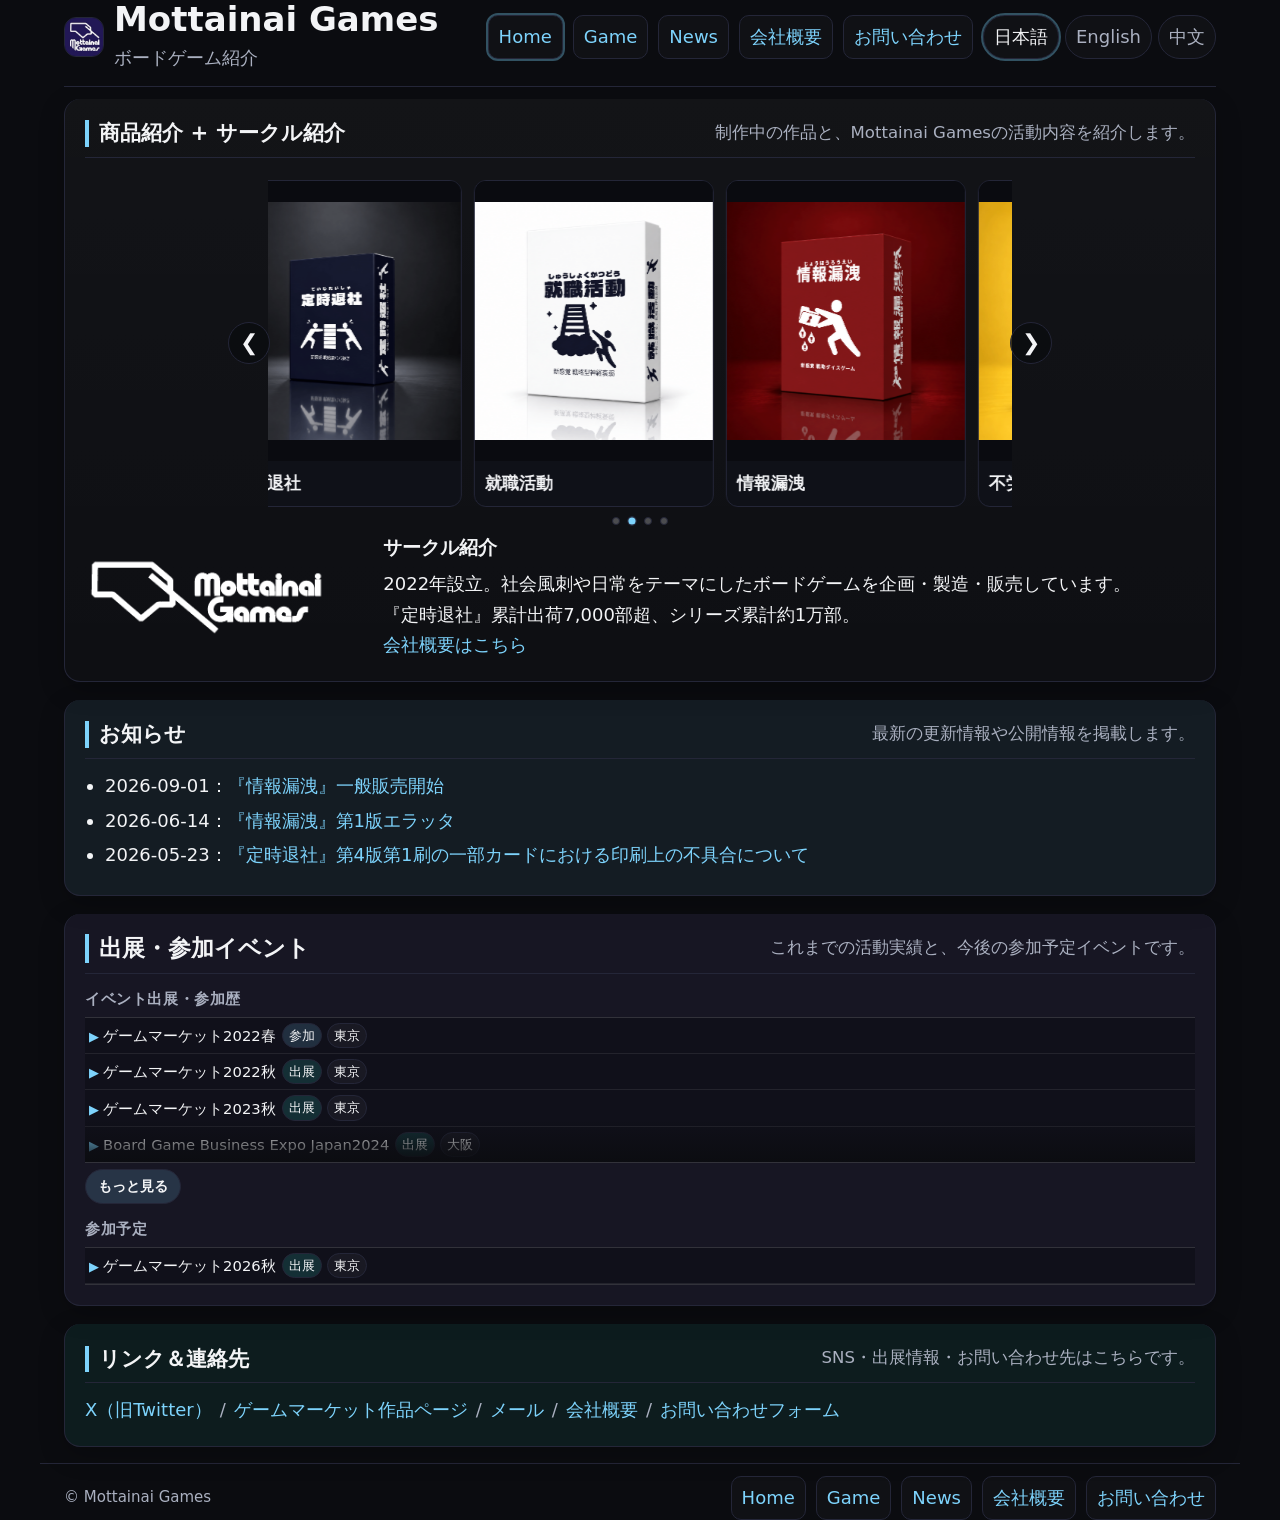
==== index.html @ 3f7af456 "ルールブックを専用ページ化し、連絡先メールをinfo@に統一 定時退社の説明書2枚を全文表示できるページへ遷移するようにし、会社概要のメールをinfo@mottainaigames.comに一本化する" ====
<!doctype html>
<html lang="ja">
<head>
  <meta charset="utf-8" />
  <meta name="viewport" content="width=device-width, initial-scale=1, viewport-fit=cover" />
  <link rel="stylesheet" href="assets/css/style.css?v=20260720a" />
  <link rel="stylesheet" href="assets/css/mobile.css?v=20260720a" media="only screen and (max-width: 768px)" />
  <link rel="icon" type="image/svg+xml" href="assets/images/ロゴ_260210_2.svg" />

  <title>Mottainai Games</title>
  <meta name="description" content="自作ボードゲーム紹介サイト（Mottainai Games）" />
</head>
<body>
  <header class="siteHeader container">
    <div class="header">
      <a class="brand brandLink" href="index.html">
        <img class="logo" src="assets/images/ロゴ_260210_2.svg" data-i18n-alt="a11y.circleLogo" alt="サークルロゴ" />
        <div class="titleWrap">
          <h1 class="title" data-i18n="brand.title">Mottainai Games</h1>
          <p class="subtitle" data-i18n="brand.subtitle">ボードゲーム紹介</p>
        </div>
      </a>
      <button type="button" class="menuToggle" id="menuToggle" aria-expanded="false" aria-controls="headerPanel" data-i18n-aria-label="a11y.menuToggle" aria-label="メニュー">
        <span class="menuToggleBar" aria-hidden="true"></span>
        <span class="menuToggleBar" aria-hidden="true"></span>
        <span class="menuToggleBar" aria-hidden="true"></span>
      </button>
      <div id="headerPanel" class="headerRight">
        <nav class="nav" data-i18n-aria-label="a11y.nav" aria-label="ページ内ナビゲーション">
          <a href="index.html" aria-current="page" data-i18n="nav.home" data-keep-lang="true">Home</a>
          <a href="games.html" data-i18n="nav.game" data-keep-lang="true">Game</a>
          <a href="news.html" data-i18n="nav.news" data-keep-lang="true">News</a>
          <a href="about.html" data-i18n="nav.about" data-keep-lang="true">会社概要</a>
          <a href="contact.html" data-i18n="nav.contact" data-keep-lang="true">お問い合わせ</a>
        </nav>
        <nav class="langTabs" data-i18n-aria-label="a11y.langTabs" aria-label="言語切替">
          <a href="?lang=ja" data-lang="ja" data-i18n="lang.ja">日本語</a>
          <a href="?lang=en" data-lang="en" lang="en" data-i18n="lang.en">English</a>
          <a href="?lang=zh" data-lang="zh" lang="zh" data-i18n="lang.zh">中文</a>
        </nav>
      </div>
    </div>
  </header>

  <main class="container homeMain">
    <section id="productSection" class="homeSection section-product" data-i18n-aria-label="a11y.sectionProduct" aria-label="商品紹介とサークル紹介">
      <div class="sectionHead">
        <h2 data-i18n="product.heading">商品紹介 + サークル紹介</h2>
        <p class="sectionLead" data-i18n="product.lead">制作中の作品と、Mottainai Gamesの活動内容を紹介します。</p>
      </div>

      <section id="homeCarouselSection" class="homeCarouselSection" data-i18n-aria-label="a11y.carousel" aria-label="作品カルーセル">
        <div id="homeCarousel" class="homeCarousel">
          <button id="homeCarouselPrev" class="homeCarouselArrow" type="button" data-i18n-aria-label="a11y.carouselPrev" aria-label="前の作品">&#10094;</button>
          <div id="homeCarouselViewport" class="homeCarouselViewport">
            <div id="homeCarouselTrack" class="homeCarouselTrack"></div>
          </div>
          <button id="homeCarouselNext" class="homeCarouselArrow" type="button" data-i18n-aria-label="a11y.carouselNext" aria-label="次の作品">&#10095;</button>
        </div>
        <div id="homeCarouselDots" class="homeCarouselDots" data-i18n-aria-label="a11y.carouselDots" aria-label="表示中の作品"></div>
      </section>

      <section class="aboutHero" data-i18n-aria-label="a11y.aboutHero" aria-label="サークル紹介">
        <div class="aboutHeroMedia">
          <img class="aboutHeroLogo" src="assets/images/mottainai-logo-white.png" data-i18n-alt="a11y.heroLogo" alt="Mottainai Games ロゴ" />
        </div>
        <div class="aboutHeroText">
          <h3 data-i18n="intro.heading">サークル紹介</h3>
          <p data-i18n-html="intro.body">2022年に設立されたサークルです！<br />
          ボードゲームを製作しています！</p>
        </div>
      </section>
    </section>

    <section id="newsSection" class="homeSection section-news" data-i18n-aria-label="a11y.newsSection" aria-label="お知らせ">
      <div class="sectionHead">
        <h2 data-i18n="news.heading">お知らせ</h2>
        <p class="sectionLead" data-i18n="news.lead">最新の更新情報や公開情報を掲載します。</p>
      </div>
      <ul id="newsList" class="infoList"></ul>
    </section>

    <section id="eventsSection" class="homeSection section-events" data-i18n-aria-label="a11y.eventsSection" aria-label="出展・参加イベント">
      <div class="sectionHead">
        <h2 data-i18n="events.heading">出展・参加イベント</h2>
        <p class="sectionLead" data-i18n="events.lead">これまでの活動実績と、今後の参加予定イベントです。</p>
      </div>
      <div class="eventsBlock">
        <h3 class="eventsSubTitle" data-i18n="events.historyHeading">イベント出展・参加歴</h3>
        <ul id="eventsHistoryList" class="eventsList"></ul>
      </div>
      <div class="eventsBlock">
        <h3 class="eventsSubTitle" data-i18n="events.upcomingHeading">参加予定</h3>
        <ul id="eventsUpcomingList" class="eventsList"></ul>
      </div>
    </section>

    <section class="homeSection section-links" data-i18n-aria-label="a11y.linksSection" aria-label="リンクと連絡先">
      <div class="sectionHead">
        <h2 data-i18n="links.heading">リンク＆連絡先</h2>
        <p class="sectionLead" data-i18n="links.lead">SNS・出展情報・お問い合わせ先はこちらです。</p>
      </div>
      <p class="linkRow">
        <a href="https://x.com/MottainaiGames" target="_blank" rel="noopener noreferrer" data-i18n="links.x">X（旧Twitter）</a>
        <span class="linkSep">/</span>
        <a href="https://gamemarket.jp/booth/5921" target="_blank" rel="noopener noreferrer" data-i18n="links.gamemarket">ゲームマーケット作品ページ</a>
        <span class="linkSep">/</span>
        <a href="mailto:info@mottainaigames.com" data-i18n="links.mail">メール</a>
        <span class="linkSep">/</span>
        <a href="about.html" data-keep-lang="true" data-i18n="nav.about">会社概要</a>
        <span class="linkSep">/</span>
        <a href="contact.html" data-keep-lang="true" data-i18n="links.contact">お問い合わせフォーム</a>
      </p>
    </section>
  </main>

  <footer class="container footer">
    <div class="footerRow">
      <div class="brand">
        <small class="muted">© Mottainai Games</small>
      </div>
      <nav class="nav footerNav" data-i18n-aria-label="a11y.nav" aria-label="ページ内ナビゲーション">
        <a href="index.html" data-i18n="nav.home" data-keep-lang="true">Home</a>
        <a href="games.html" data-i18n="nav.game" data-keep-lang="true">Game</a>
        <a href="news.html" data-i18n="nav.news" data-keep-lang="true">News</a>
        <a href="about.html" data-i18n="nav.about" data-keep-lang="true">会社概要</a>
        <a href="contact.html" data-i18n="nav.contact" data-keep-lang="true">お問い合わせ</a>
      </nav>
    </div>
  </footer>

  <script src="assets/js/site.js?v=20261016b"></script>
  <script>window.MG.renderHome();</script>
</body>
</html>
---- assets/css/style.css ----
:root{
  --bg:#0b0c10;
  --card:#12131a;
  --text:#f3f4f6;
  --muted:#aab0c0;
  --line:#242638;
  --accent:#7dd3fc;
}

*{box-sizing:border-box}
html,body{margin:0;padding:0}
body{
  font-family: system-ui, -apple-system, "Segoe UI", "Noto Sans JP", sans-serif;
  background: var(--bg);
  color: var(--text);
  line-height: 1.7;
  font-size: clamp(16px, 1.2vw + 14px, 18px);
}

a{color:var(--accent);text-decoration:none}
a:hover{text-decoration:underline}

.container{
  width:100%;
  max-width:1200px;
  margin:0 auto;
  padding:0 clamp(12px, 3.5vw, 24px);
  box-sizing:border-box;
}


.siteHeader{
  position:sticky;
  top:0;
  z-index:1000;
  background:var(--bg);
}

.header{
  display:flex;
  gap:12px;
  align-items:center;
  justify-content:space-between;
  border-bottom:1px solid var(--line);
  padding-bottom:12px;
}

.brand{
  display:flex;
  gap:10px;
  align-items:center;
  min-width: 0;
}
.brandLink{
  color:inherit;
  text-decoration:none;
}
.brandLink:hover{
  text-decoration:none;
}

.logo{
  width:40px;height:40px;
  border-radius:12px;
  border:1px solid var(--line);
  background:#0f1118;
  object-fit:cover;
  flex: 0 0 auto;
}

.titleWrap{min-width:0}
.title{margin:0;font-size:clamp(22px,2vw + 14px,34px);line-height:1.15}
.subtitle{margin:4px 0 0;color:var(--muted);white-space:nowrap;overflow:hidden;text-overflow:ellipsis}

.nav{display:flex;gap:10px;flex-wrap:wrap;justify-content:flex-end}
.nav a{
  padding:6px 10px;
  border:1px solid var(--line);
  border-radius:10px;
  background:rgba(255,255,255,0.02);
}
.nav a[aria-current="page"]{outline:2px solid rgba(125,211,252,0.35)}

.headerRight{
  display:flex;
  align-items:center;
  gap:10px;
  margin-left:auto;
  flex-wrap:wrap;
  justify-content:flex-end;
}

.langTabs{
  display:flex;
  gap:6px;
  align-items:center;
}
.langTabs a{
  padding:6px 10px;
  border:1px solid var(--line);
  border-radius:999px;
  color:var(--muted);
  background:rgba(255,255,255,0.02);
}
.langTabs a[aria-current="page"]{
  color:var(--text);
  outline:2px solid rgba(125,211,252,0.35);
}

/* ハンバーガー（スマホは mobile.css で表示） */
.menuToggle{
  display:none;
}

.homeCarouselSection{
  padding-top:10px !important;
}
.homeCarousel{
  position:relative;
  padding:0 48px;
  max-width:840px;
  margin:0 auto;
}
.homeCarouselViewport{
  width:100%;
  max-width:100%;
  overflow:hidden;
}
.homeCarouselTrack{
  display:flex;
  gap:12px;
  will-change:transform;
}
/* 幅は JS がビューポート基準で設定（% はトラック全体を参照して崩れるため） */
.homeCarouselItem{
  flex:0 0 auto;
  min-width:0;
}
.homeCarouselLink{
  display:block;
  position:relative;
  border:1px solid var(--line);
  border-radius:12px;
  overflow:hidden;
  background:#0f1118;
}
.homeCarouselImage{
  display:block;
  width:100%;
  aspect-ratio:3/4;
  max-height:min(280px, 42vh);
  object-fit:contain;
  background:#0a0b10;
}
.homeCarouselTitle{
  display:block;
  padding:8px 10px;
  font-size:0.95em;
  color:var(--text);
  font-weight:600;
  white-space:nowrap;
  overflow:hidden;
  text-overflow:ellipsis;
}
.homeCarouselArrow{
  position:absolute;
  top:50%;
  transform:translateY(-50%);
  z-index:2;
  width:42px;
  height:42px;
  border-radius:999px;
  border:1px solid var(--line);
  background:rgba(11,12,16,0.78);
  color:var(--text);
  font-size:22px;
  line-height:1;
  cursor:pointer;
}
#homeCarouselPrev{left:8px}
#homeCarouselNext{right:8px}
.homeCarouselArrow:hover{background:rgba(125,211,252,0.15)}
.homeCarouselArrow:disabled{opacity:0.4;cursor:default}
.homeCarouselDots{
  display:flex;
  align-items:center;
  justify-content:center;
  gap:8px;
  margin-top:10px;
}
.homeCarouselDot{
  width:8px;
  height:8px;
  border-radius:999px;
  border:1px solid var(--line);
  background:rgba(255,255,255,0.25);
  padding:0;
  cursor:pointer;
}
.homeCarouselDot.is-active{
  background:var(--accent);
  transform:scale(1.2);
}
.homeMain{
  display:grid;
  gap:18px;
  padding-top:12px;
}
.homeMain > .homeSection{
  border-top:0;
  padding:20px;
}
.homeSection{
  border:1px solid var(--line);
  border-radius:16px;
  box-shadow:0 8px 26px rgba(0,0,0,0.22);
}
.section-product{
  background:linear-gradient(180deg, rgba(255,255,255,0.03), rgba(255,255,255,0.01));
  max-width:100%;
}
.section-news{background:rgba(125,211,252,0.08)}
.section-events{background:rgba(167,139,250,0.08)}
.section-links{background:rgba(45,212,191,0.08)}
.section-about{background:rgba(251,191,36,0.06)}

.sectionHead{
  display:flex;
  align-items:flex-end;
  justify-content:space-between;
  gap:12px;
  flex-wrap:wrap;
  margin-bottom:12px;
  padding-bottom:10px;
  border-bottom:1px solid var(--line);
}
.sectionHead h2{
  margin:0;
  font-size:1.18em;
  line-height:1.25;
  padding-left:10px;
  border-left:4px solid var(--accent);
}
.sectionLead{
  margin:0;
  color:var(--muted);
  font-size:0.92em;
  min-width:0;
}
.infoList{
  margin:0;
  padding-left:20px;
}
.infoList li{
  margin:4px 0;
}
.eventsBlock + .eventsBlock{
  margin-top:12px;
}
.eventsSubTitle{
  margin:0 0 6px;
  font-size:0.82em;
  letter-spacing:0.04em;
  text-transform:uppercase;
  color:var(--muted);
}
#eventsSection .sectionHead h2{
  font-size:1.28em;
  color:var(--text);
}
.eventsList{
  list-style:none;
  margin:0;
  padding:0;
  display:flex;
  flex-direction:column;
  gap:0;
  border-top:1px solid rgba(255,255,255,0.14);
  border-bottom:1px solid rgba(255,255,255,0.14);
  background:rgba(5,6,10,0.35);
}
.eventsList.is-collapsed{
  position:relative;
  max-height:146px;
  overflow:hidden;
}
.eventsList.is-collapsed::after{
  content:"";
  position:absolute;
  left:0;
  right:0;
  bottom:0;
  height:42px;
  pointer-events:none;
  background:linear-gradient(to bottom, rgba(11,12,16,0), rgba(11,12,16,0.92));
}
.eventsItem{
  border:0;
  border-bottom:1px solid rgba(255,255,255,0.08);
  border-radius:0;
  padding:5px 4px;
  background:transparent;
}
.eventsMain{
  display:flex;
  flex-wrap:wrap;
  gap:6px;
  align-items:center;
  min-width:0;
}
.eventName{
  font-weight:500;
  font-size:0.82em;
  white-space:nowrap;
  overflow:hidden;
  text-overflow:ellipsis;
  flex:0 1 auto;
  min-width:0;
}
.eventName::before{
  content:"▶ ";
  color:var(--accent);
  font-size:0.88em;
}
.eventMeta{
  display:flex;
  gap:5px;
  flex-wrap:wrap;
  flex:0 0 auto;
}
.eventBadge{
  display:inline-flex;
  align-items:center;
  padding:1px 6px;
  border-radius:999px;
  font-size:0.7em;
  border:1px solid var(--line);
  background:rgba(255,255,255,0.04);
}
.eventBadge.status-join{
  background:rgba(125,211,252,0.16);
}
.eventBadge.status-exhibit{
  background:rgba(45,212,191,0.16);
}
.eventsToggle{
  margin-top:6px;
  padding:7px 12px;
  border:1px solid var(--line);
  border-radius:999px;
  background:rgba(125,211,252,0.16);
  color:var(--text);
  font-size:0.8em;
  font-weight:600;
  cursor:pointer;
}
.eventsToggle:hover{
  background:rgba(125,211,252,0.28);
}
.linkRow{
  margin:0;
  display:flex;
  flex-wrap:wrap;
  align-items:center;
  gap:8px;
}
.linkSep{
  color:var(--muted);
}

.newsCards{
  list-style:none;
  margin:0;
  padding:0;
  display:grid;
  gap:10px;
}
.newsCard{
  border:1px solid var(--line);
  border-radius:12px;
  padding:10px 12px;
  background:rgba(255,255,255,0.03);
}
.newsDate{
  font-size:0.8em;
  color:var(--muted);
}
.newsTitle{
  display:block;
  margin-top:2px;
  font-weight:600;
}
.newsText{
  margin:4px 0 0;
  font-size:0.9em;
  white-space:pre-line;
}
.newsList{
  list-style:none;
  margin:0;
  padding:0;
  border-top:1px solid rgba(255,255,255,0.14);
}
.newsArchiveItem{
  display:flex;
  flex-wrap:wrap;
  gap:10px;
  align-items:center;
  padding:8px 2px;
  border-bottom:1px solid rgba(255,255,255,0.08);
}
.newsArchiveDate{
  font-size:0.82em;
  color:var(--muted);
  min-width:92px;
}
.newsArchiveLink{
  font-size:0.92em;
}

.card{
  background: var(--card);
  border: 1px solid var(--line);
  border-radius: 0;
  padding: 14px;
  box-shadow: 0 6px 24px rgba(0,0,0,0.25);
}

.cardtop{
  display:flex;
  align-items:center;
  justify-content:flex-start;
  justify-content:center;
  background: #fff;
  border: 1px solid var(--line);
  border-radius: 0;
  box-shadow: none;
  padding: 0;
  overflow:hidden;
}


.homeMain > section{
  border-top:1px solid var(--line);
  padding:18px 8px 18px 14px;
}

.homeMain .card{
  background:transparent;
  border:0;
  box-shadow:none;
  border-radius:0;
  padding:0;
}

.homeMain .cardtop{
  background:#fff;
  border:0;
  box-shadow:none;
  border-radius:0;
  padding:0;
}

.aboutHero{
  display:flex;
  align-items:center;
  justify-content:space-between;
  gap:24px;
  background:transparent;
  padding:6px 2px 0;
}
.aboutHeroMedia{
  flex:0 0 auto;
  display:flex;
  align-items:center;
}
.aboutHeroLogo{
  display:block;
  width:auto;
  height:clamp(64px, 12vw, 96px);
  max-width:min(240px, 100%);
  border:none;
  background:transparent;
  object-fit:contain;
  vertical-align:middle;
}
.aboutHeroText{
  flex:1;
  min-width:0;
}
.aboutHeroText h2{
  margin:0 0 8px;
}
.aboutHeroText h3{
  margin:0 0 6px;
  font-size:1.05em;
}
.aboutHeroText p{
  margin:0;
}
.homeMain .card h2{margin-top:0}

.muted{color:var(--muted)}
.small{font-size:0.9em}

.aboutDescription{
  margin:0 0 14px;
  line-height:1.7;
}
.aboutSubTitle{
  margin:16px 0 6px;
  font-size:0.95em;
  color:var(--muted);
  letter-spacing:0.03em;
}
.companyTableWrap{
  overflow-x:auto;
  margin:0 0 8px;
}
.companyTable{
  width:100%;
  border-collapse:collapse;
  font-size:0.92em;
}
.companyTable th,
.companyTable td{
  border:1px solid var(--line);
  padding:8px 10px;
  vertical-align:top;
  text-align:left;
}
.companyTable th{
  width:30%;
  background:rgba(255,255,255,0.04);
  font-weight:600;
  white-space:nowrap;
}
.companyTable td a{
  color:var(--accent);
  word-break:break-all;
}
.aboutEventsList{
  margin:0;
  display:grid;
  gap:8px;
}
.aboutEventsList dt{
  font-weight:600;
  font-size:0.88em;
  color:var(--muted);
}
.aboutEventsList dd{
  margin:0 0 8px;
  padding-left:0;
}
.aboutBizNote{
  margin:16px 0 0;
  padding:12px 14px;
  border:1px solid var(--line);
  border-radius:12px;
  background:rgba(255,255,255,0.03);
  font-size:0.92em;
}
.aboutHeroText a{
  color:var(--accent);
}

.footer{
  border-top:1px solid var(--line);
  margin-top:16px;
  padding-top:12px;
}
.footerRow{
  display:flex;
  align-items:center;
  justify-content:space-between;
  gap:12px;
  flex-wrap:wrap;
}
.footerRow .brand{gap:8px}
.footerRow .logo{width:28px;height:28px;border-radius:10px}

/* buttons */
.buttons{display:flex;gap:10px;flex-wrap:wrap;margin-top:12px}
.channelsBlock{margin-top:1.25rem}
.channelsBlock h2{margin-bottom:0.35rem}
.channelsText{margin:0;line-height:1.6}
.btn{
  display:inline-block;
  padding:10px 12px;
  border-radius:12px;
  border:1px solid var(--line);
  background:rgba(255,255,255,0.03);
  color:inherit;
  font:inherit;
  text-decoration:none;
}
button.btn{
  cursor:pointer;
  appearance:none;
  -webkit-appearance:none;
}
.btn:hover{background:rgba(125,211,252,0.08)}

.rulebookMain{
  padding-top:12px;
  padding-bottom:24px;
}
.rulebookPage{
  display:flex;
  flex-direction:column;
  gap:16px;
}
.rulebookPageHead{
  display:flex;
  align-items:flex-end;
  justify-content:space-between;
  gap:12px;
  flex-wrap:wrap;
  padding-bottom:10px;
  border-bottom:1px solid var(--line);
}
.rulebookPageHead h2{
  margin:4px 0 0;
  font-size:1.25em;
}
.rulebookPageGallery{
  display:flex;
  flex-direction:column;
  gap:20px;
}
.rulebookFigure{
  margin:0;
  border:1px solid var(--line);
  border-radius:12px;
  overflow:hidden;
  background:#fff;
}
.rulebookFigure img{
  display:block;
  width:100%;
  height:auto;
}

/* games list grid: responsive columns */
.grid{
  display:grid;
  grid-template-columns:repeat(auto-fit, minmax(280px, 1fr));
  gap:14px;
  margin-top:16px;
}

/* game list card */
.gameCard{
  display:flex;
  flex-direction:column;
  gap:10px;
  padding:14px;
  border-radius:16px;
  border:1px solid var(--line);
  background:var(--card);
  box-shadow: 0 6px 24px rgba(0,0,0,0.25);
  transition: transform .12s ease, background .12s ease;
}
.gameCard:hover{
  transform: translateY(-2px);
  background: rgba(255,255,255,0.03);
}

.cover{
  width:100%;
  aspect-ratio:3/4;
  object-fit:contain;
  border-radius:12px;
  border:1px solid var(--line);
  background:#0a0b10;
}

.gameTitle{margin:2px 0 0;font-size:1.15em}

.metaRow{display:flex;gap:8px;flex-wrap:wrap}
.badge{
  font-size:0.9em;
  color:var(--muted);
  border:1px solid var(--line);
  padding:3px 8px;
  border-radius:999px;
  background:rgba(255,255,255,0.02);
}

.featureOne{color:var(--muted);margin:2px 0 0;font-size:0.95em}

.cardBtn{
  margin-top:auto;
  display:inline-block;
  padding:10px 12px;
  border-radius:12px;
  border:1px solid var(--line);
  background:rgba(255,255,255,0.03);
  width:fit-content;
}
.cardBtn:hover{background:rgba(125,211,252,0.08)}

/* game detail layout */
.twoCol{display:grid;grid-template-columns:1fr;gap:12px;margin-top:16px}
@media(min-width:860px){ .twoCol{grid-template-columns: 1.1fr 0.9fr;} }

.meta{
  display:grid;
  grid-template-columns:1fr;
  gap:8px;
  margin:8px 0 12px;
}
.meta > div{
  display:flex;
  justify-content:space-between;
  gap:10px;
  border:1px solid var(--line);
  border-radius:12px;
  padding:10px;
  background:rgba(255,255,255,0.02)
}
dt{color:var(--muted)}
dd{margin:0}

/* carousel with arrow buttons */
.carousel{position:relative}
.mainImage{
  width:100%;
  aspect-ratio:3/4;
  object-fit:contain;
  border-radius:12px;
  border:1px solid var(--line);
  background:#0a0b10
}
.iconBtn{
  position:absolute;
  top:50%;
  transform:translateY(-50%);
  width:44px;
  height:44px;
  border-radius:999px;
  border:1px solid var(--line);
  background:rgba(0,0,0,0.35);
  color:var(--text);
  font-size:28px;
  line-height:0;
  cursor:pointer;
}
#prevBtn{left:10px}
#nextBtn{right:10px}
.iconBtn:disabled{opacity:0.35;cursor:default}

/* back (X) */
.closeBtn{
  display:inline-flex;
  align-items:center;
  justify-content:center;
  width:40px;height:40px;
  border-radius:12px;
  border:1px solid var(--line);
  background:rgba(255,255,255,0.02);
  font-size:22px;
  color:var(--text);
}
.closeBtn:hover{background:rgba(255,255,255,0.05);text-decoration:none}

/*絞り込み*/
.filterBar{display:flex;flex-wrap:wrap;gap:10px;align-items:center;margin-top:16px}
.filterBar input{flex:1 1 260px;min-width:220px;padding:10px 12px;border-radius:12px;border:1px solid var(--line);background:rgba(255,255,255,0.02);color:var(--text)}
.tagWrap{display:flex;flex-wrap:wrap;gap:8px}
.btn{cursor:pointer}
.tagBtn[aria-pressed="true"]{outline:2px solid rgba(125,211,252,0.35);background:rgba(125,211,252,0.08)}

.detailBar{ margin-top: 14px; }
.detailBarTop{
  display:flex;
  align-items:center;
  justify-content:space-between;
  gap:12px;
  flex-wrap:wrap;
}
.detailTitle{
  margin:0;
  font-size: clamp(22px, 2vw + 14px, 34px);
  line-height:1.15;
}

.filterBar button{
  color: var(--text) !important;
}

.contactHint{
  margin:0 0 14px;
  max-width:720px;
}
.googleFormWrap{
  max-width:720px;
  margin-top:8px;
  padding:0;
  overflow:hidden;
  border-radius:12px;
}
.googleFormEmbed{
  display:block;
  width:100%;
  min-height:920px;
  border:0;
  background:transparent;
}
/* スマホ専用: assets/css/mobile.css（768px以下で自動読み込み） */
.for-mobile{display:none !important}
---- assets/css/mobile.css ----
/**
 * スマートフォン向けスタイル（画面幅 768px 以下で自動適用）
 * HTML の <link media="(max-width: 768px)"> により PC では読み込まれません。
 */

/* PC専用ブロックを非表示 / スマホ専用ブロックを表示 */
.for-desktop{display:none !important}
.for-mobile{display:block !important}
.for-mobile--flex{display:flex !important}
.for-mobile--inline{display:inline !important}

/* ---- 画面幅に収める（全体） ---- */
html{
  -webkit-text-size-adjust:100%;
  text-size-adjust:100%;
  width:100%;
  max-width:100%;
  overflow-x:hidden;
}
body{
  width:100%;
  max-width:100%;
  min-width:0;
  overflow-x:hidden;
}
.siteHeader,
.container,
.homeMain,
main,
.homeSection,
.section-product,
#productSection,
.homeCarouselSection,
.card,
.detailBar,
.filterBar,
.googleFormWrap,
.footer{
  width:100%;
  max-width:100%;
  min-width:0;
  box-sizing:border-box;
}
img,svg,video,iframe,
.mainImage,.cover,.homeCarouselImage,.logo,.aboutHeroLogo{
  max-width:100%;
}
p,h1,h2,h3,h4,li,a,dd,dt,
.sectionLead,.newsText,.newsTitle,.eventName{
  overflow-wrap:anywhere;
  word-break:break-word;
}

.container{
  padding-left:max(12px, env(safe-area-inset-left));
  padding-right:max(12px, env(safe-area-inset-right));
}

/* ---- ヘッダー（コンパクト + ハンバーガー） ---- */
.siteHeader{
  padding-top:4px;
  padding-bottom:8px;
}
.header{
  flex-direction:row;
  flex-wrap:wrap;
  align-items:center;
  gap:8px;
  position:relative;
}
.brand{
  flex:1 1 auto;
  width:auto;
  min-width:0;
}
.subtitle{
  white-space:normal;
  overflow:visible;
  text-overflow:unset;
}
.menuToggle{
  display:flex;
  flex-direction:column;
  justify-content:center;
  align-items:center;
  gap:5px;
  width:44px;
  height:44px;
  padding:0;
  border:1px solid var(--line);
  border-radius:10px;
  background:rgba(255,255,255,0.03);
  color:var(--text);
  cursor:pointer;
  flex-shrink:0;
}
.menuToggleBar{
  display:block;
  width:20px;
  height:2px;
  background:currentColor;
  border-radius:1px;
  transition:transform .15s ease, opacity .15s ease;
}
.menuToggle[aria-expanded="true"] .menuToggleBar:nth-child(1){
  transform:translateY(7px) rotate(45deg);
}
.menuToggle[aria-expanded="true"] .menuToggleBar:nth-child(2){
  opacity:0;
}
.menuToggle[aria-expanded="true"] .menuToggleBar:nth-child(3){
  transform:translateY(-7px) rotate(-45deg);
}
#headerPanel{
  display:none;
  width:100%;
  flex-basis:100%;
  margin-left:0;
  flex-direction:column;
  align-items:stretch;
  gap:12px;
  padding:10px 0 2px;
  border-top:1px solid var(--line);
  margin-top:4px;
}
#headerPanel.is-open{
  display:flex;
}
#headerPanel .nav{
  display:flex;
  flex-direction:column;
  gap:6px;
  width:100%;
}
#headerPanel .nav a{
  width:100%;
  min-height:44px;
  display:flex;
  align-items:center;
  justify-content:flex-start;
  text-align:left;
  padding:10px 12px;
}
#headerPanel .langTabs{
  width:100%;
  justify-content:flex-start;
  flex-wrap:wrap;
  gap:8px;
  padding-top:4px;
  border-top:1px solid var(--line);
}
#headerPanel .langTabs a{
  min-height:40px;
  display:inline-flex;
  align-items:center;
}
body.menu-open{
  overflow:hidden;
}

/* ---- セクション共通 ---- */
.sectionHead{
  flex-direction:column;
  align-items:flex-start;
}
.sectionLead{
  width:100%;
}
.homeMain > .homeSection{
  padding:12px;
}
.newsArchiveItem{
  flex-direction:column;
  align-items:flex-start;
}
.newsArchiveDate{
  min-width:0;
  width:auto;
}
.filterBar{
  width:100%;
  max-width:100%;
}
.filterBar input{
  max-width:100%;
}

/* ---- 商品紹介・カルーセル ---- */
.section-product,
.homeCarouselSection{
  overflow:hidden;
}
.homeCarousel{
  width:100%;
  max-width:100%;
  margin:0 auto;
  padding:0 28px;
  box-sizing:border-box;
}
.homeCarouselViewport{
  width:100%;
  max-width:100%;
}
.homeCarouselItem{
  max-width:100%;
}
.homeCarouselLink{
  max-width:100%;
}
.homeCarouselArrow{
  width:32px;
  height:32px;
  font-size:16px;
}
#homeCarouselPrev{left:2px}
#homeCarouselNext{right:2px}
.homeCarouselImage{
  width:100%;
  max-width:100%;
  max-height:min(220px, 36vh);
  height:auto;
}
.homeCarouselTitle{
  white-space:normal;
  overflow:visible;
  text-overflow:unset;
}

/* ---- サークル紹介 ---- */
.aboutHero{
  flex-direction:column;
  align-items:flex-start;
  gap:16px;
}
.aboutHeroLogo{
  height:auto;
  width:100%;
  max-width:200px;
}

/* ---- イベント ---- */
.eventName{
  white-space:normal;
  overflow:visible;
  text-overflow:unset;
}

/* ---- リンク行 ---- */
.linkRow{
  flex-direction:column;
  align-items:flex-start;
  gap:10px;
}
.linkSep{display:none}

/* ---- ゲーム一覧 ---- */
.grid{
  grid-template-columns:1fr;
}
.filterBar input{
  flex:1 1 100%;
  min-width:0;
  width:100%;
  font-size:16px;
}
.filterBar .btn,
.filterBar button{
  width:100%;
  text-align:center;
  min-height:44px;
}

/* ---- ゲーム詳細 ---- */
.meta > div{
  flex-direction:column;
  align-items:flex-start;
  gap:4px;
}
.buttons .btn{
  width:100%;
  text-align:center;
  min-height:44px;
  display:flex;
  align-items:center;
  justify-content:center;
}

/* ---- お問い合わせ ---- */
.googleFormWrap{
  max-width:100%;
}
.googleFormEmbed{
  min-height:clamp(720px, 92vh, 1100px);
}

/* ---- フッター（ナビ非表示・著作権のみ） ---- */
.footerRow{
  justify-content:center;
  text-align:center;
}
.footerNav{
  display:none !important;
}

/* 極小画面（〜400px） */
@media(max-width:400px){
  .title{
    font-size:1.35rem;
  }
  .homeCarousel{
    padding:0 24px;
  }
  .homeMain > .homeSection{
    padding:10px;
  }
}
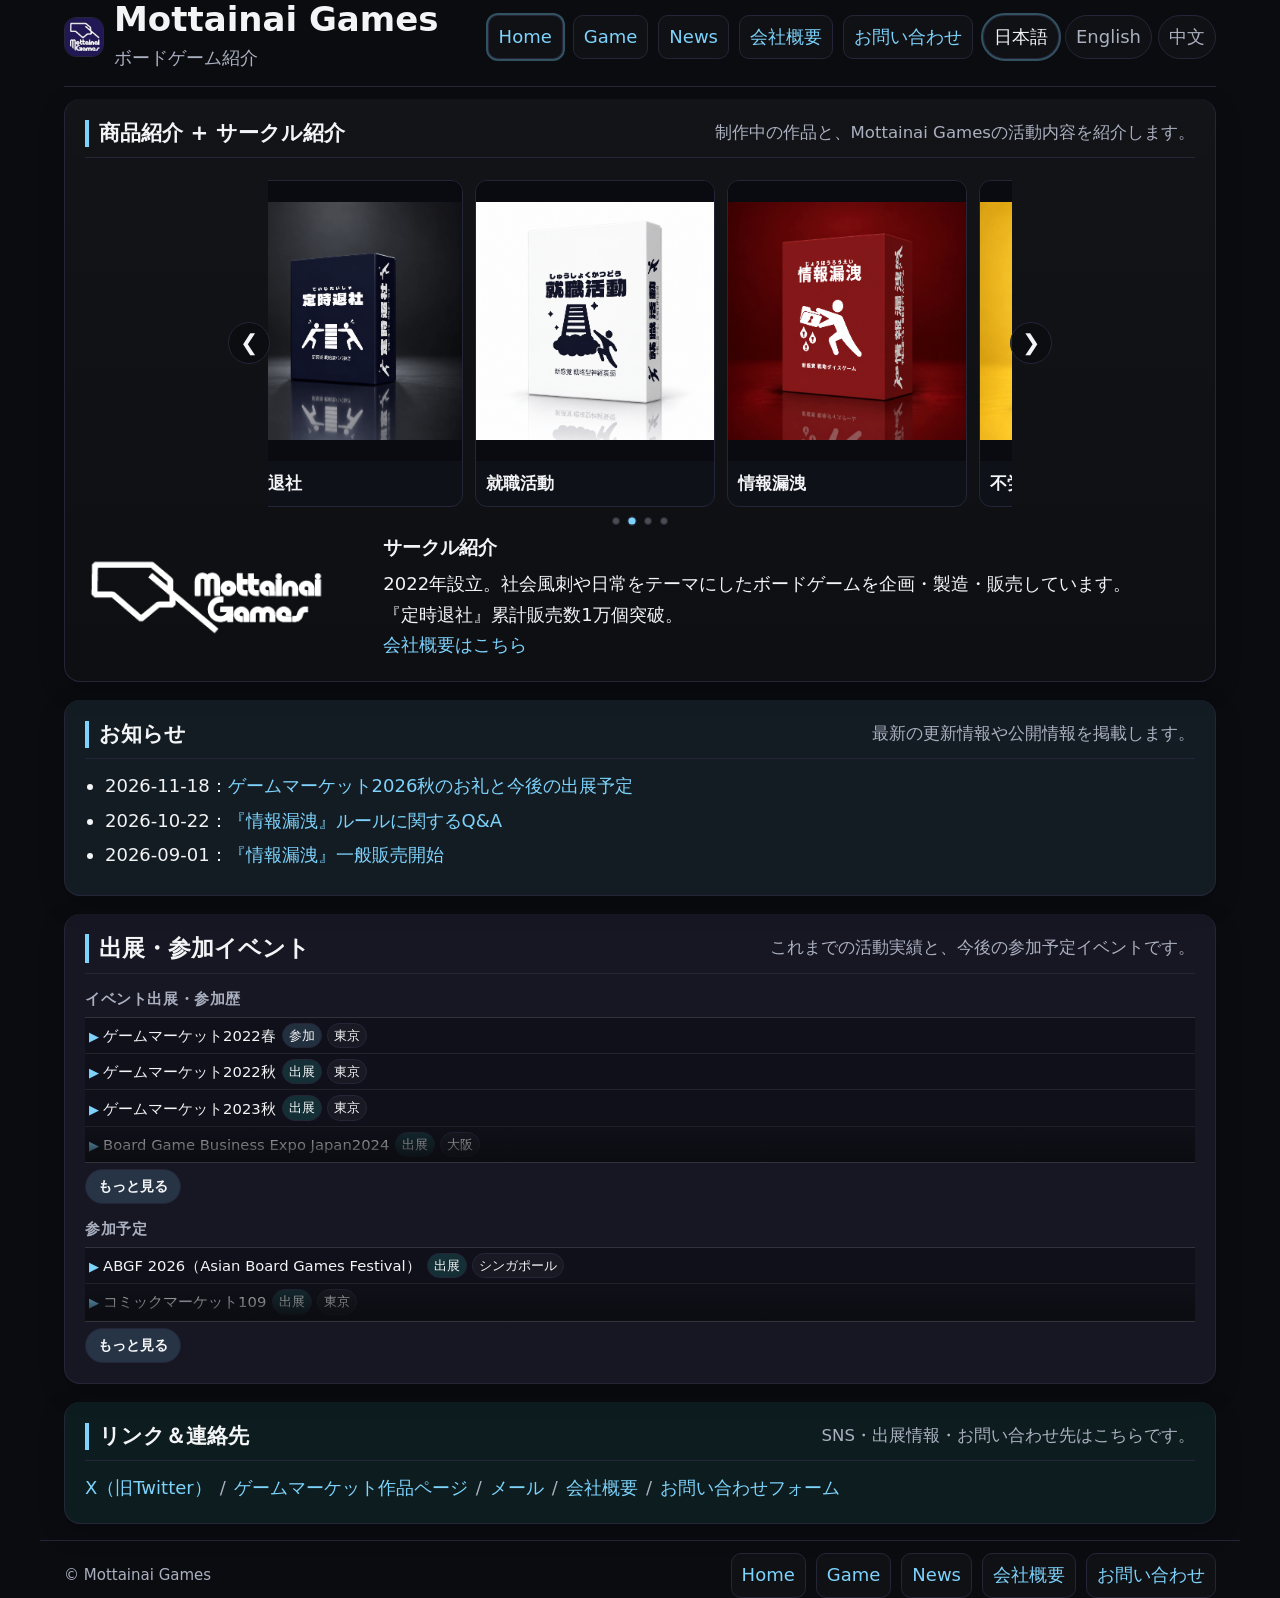
==== commit b1a164d4: "SEO：全ページのtitle・description・OGP・canonical・hreflangを整備し、robots.txtとsitemap.xmlを追加 - 各ページの<head>にOGP（og" ====
--- a/index.html
+++ b/index.html
@@ -7,8 +7,28 @@
   <link rel="stylesheet" href="assets/css/mobile.css?v=20260720a" media="only screen and (max-width: 768px)" />
   <link rel="icon" type="image/svg+xml" href="assets/images/ロゴ_260210_2.svg" />
 
-  <title>Mottainai Games</title>
-  <meta name="description" content="自作ボードゲーム紹介サイト（Mottainai Games）" />
+  <title>Mottainai Games｜『定時退社』などのボードゲーム</title>
+  <meta name="description" content="Mottainai Gamesは社会風刺や日常をテーマにしたボードゲームを企画・製造・販売しています。『定時退社』（累計販売数1万個突破）、『就職活動』、『情報漏洩』、『不労所得』を紹介します。" />
+  <link rel="alternate" hreflang="ja" href="https://mottainaigames.com/" />
+  <link rel="alternate" hreflang="en" href="https://mottainaigames.com/?lang=en" />
+  <link rel="alternate" hreflang="zh-Hans" href="https://mottainaigames.com/?lang=zh" />
+  <link rel="alternate" hreflang="x-default" href="https://mottainaigames.com/" />
+  <meta property="og:type" content="website" />
+  <meta property="og:site_name" content="Mottainai Games" />
+  <meta property="og:title" content="Mottainai Games｜『定時退社』などのボードゲーム" />
+  <meta property="og:description" content="Mottainai Gamesは社会風刺や日常をテーマにしたボードゲームを企画・製造・販売しています。『定時退社』（累計販売数1万個突破）、『就職活動』、『情報漏洩』、『不労所得』を紹介します。" />
+  <meta property="og:url" content="https://mottainaigames.com/" />
+  <meta property="og:image" content="https://mottainaigames.com/assets/images/game-1-package.png" />
+  <meta property="og:image:width" content="1254" />
+  <meta property="og:image:height" content="1254" />
+  <meta property="og:image:alt" content="ボードゲーム『定時退社』のパッケージ" />
+  <meta property="og:locale" content="ja_JP" />
+  <meta property="og:locale:alternate" content="en_US" />
+  <meta property="og:locale:alternate" content="zh_CN" />
+  <meta name="twitter:card" content="summary" />
+  <meta name="twitter:title" content="Mottainai Games｜『定時退社』などのボードゲーム" />
+  <meta name="twitter:description" content="Mottainai Gamesは社会風刺や日常をテーマにしたボードゲームを企画・製造・販売しています。『定時退社』（累計販売数1万個突破）、『就職活動』、『情報漏洩』、『不労所得』を紹介します。" />
+  <meta name="twitter:image" content="https://mottainaigames.com/assets/images/game-1-package.png" />
 </head>
 <body>
   <header class="siteHeader container">
@@ -131,5 +151,6 @@
 
   <script src="assets/js/site.js?v=20261016b"></script>
   <script>window.MG.renderHome();</script>
+  <script src="assets/js/seo.js?v=20261118a" data-page="home"></script>
 </body>
 </html>
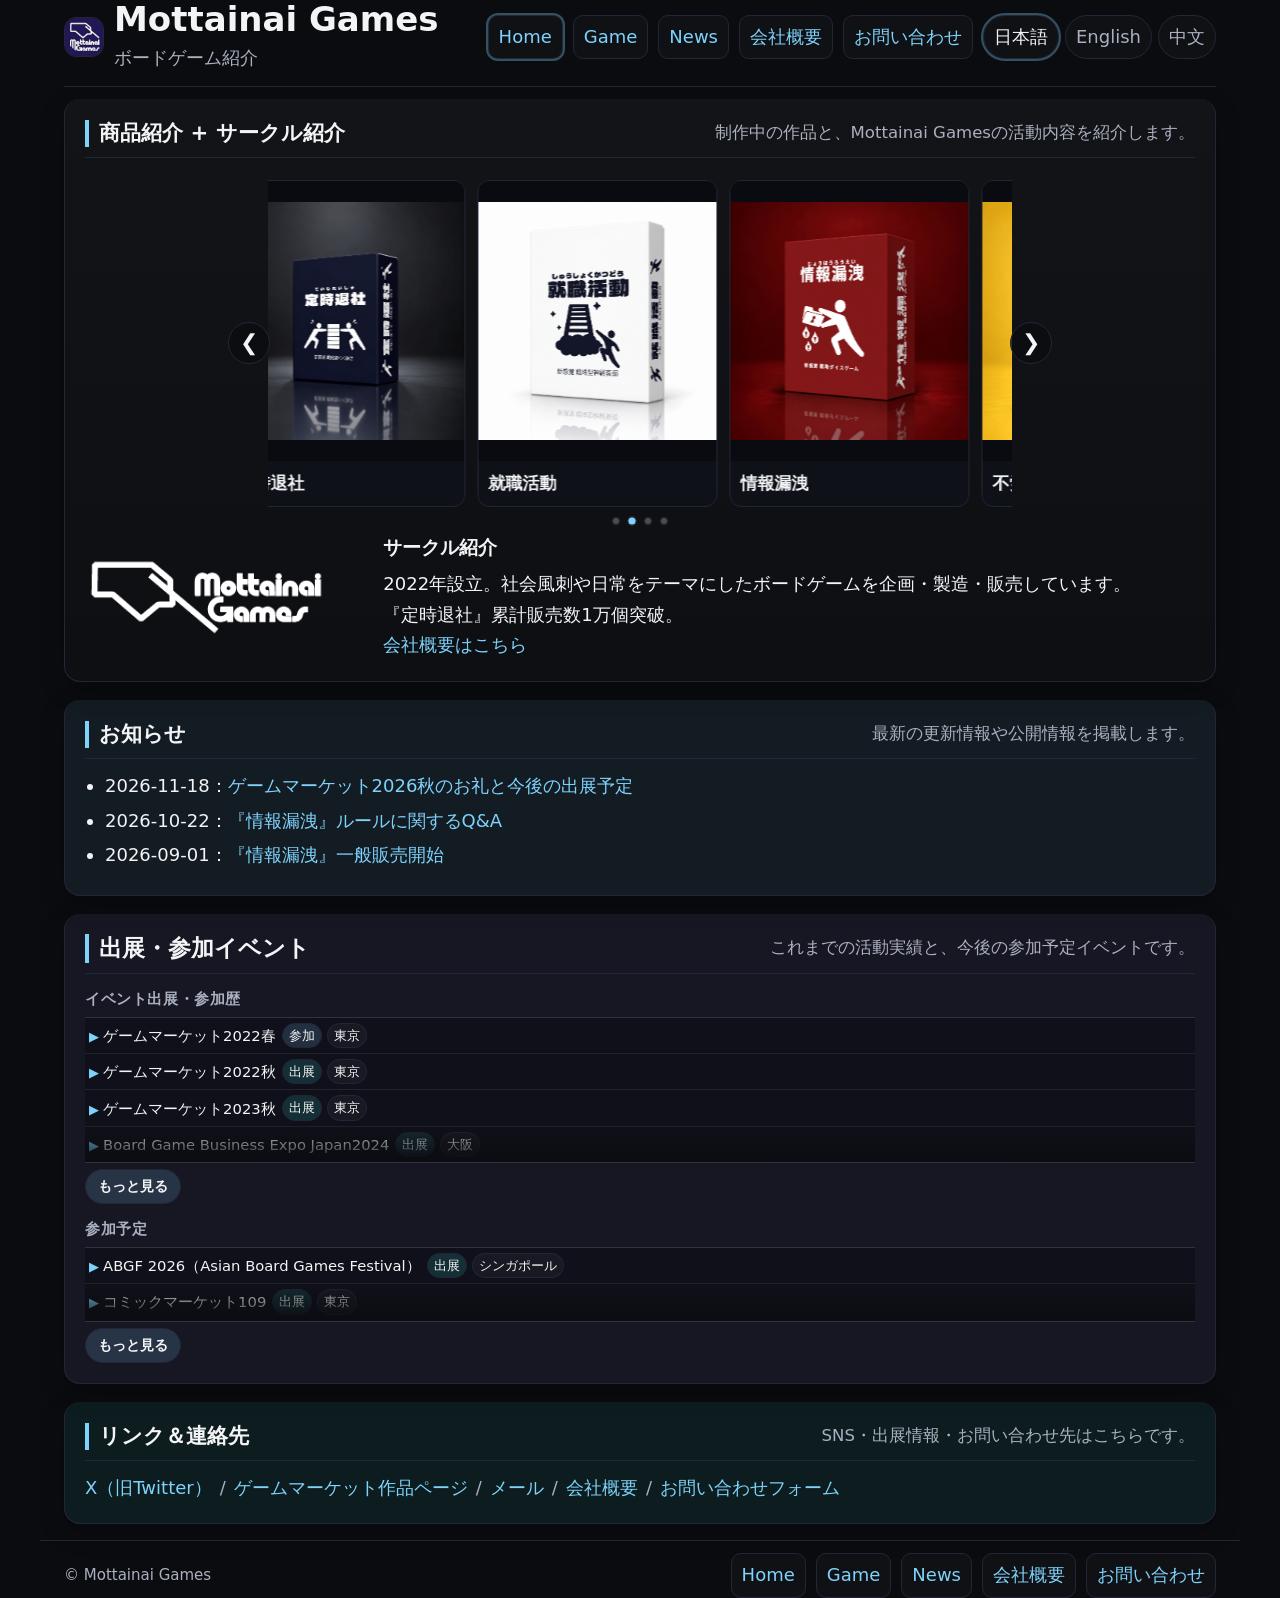
==== commit c5d75e34: "OGP専用画像（1200×630）を追加し、全ページのOGPを大きいカード表示に変更 - assets/images/ogp.png を追加（ロゴ＋4作品のパッケージ＋「社会風刺ボードゲーム」「『定時" ====
--- a/index.html
+++ b/index.html
@@ -18,17 +18,17 @@
   <meta property="og:title" content="Mottainai Games｜『定時退社』などのボードゲーム" />
   <meta property="og:description" content="Mottainai Gamesは社会風刺や日常をテーマにしたボードゲームを企画・製造・販売しています。『定時退社』（累計販売数1万個突破）、『就職活動』、『情報漏洩』、『不労所得』を紹介します。" />
   <meta property="og:url" content="https://mottainaigames.com/" />
-  <meta property="og:image" content="https://mottainaigames.com/assets/images/game-1-package.png" />
-  <meta property="og:image:width" content="1254" />
-  <meta property="og:image:height" content="1254" />
-  <meta property="og:image:alt" content="ボードゲーム『定時退社』のパッケージ" />
+  <meta property="og:image" content="https://mottainaigames.com/assets/images/ogp.png" />
+  <meta property="og:image:width" content="1200" />
+  <meta property="og:image:height" content="630" />
+  <meta property="og:image:alt" content="Mottainai Gamesの社会風刺ボードゲーム『定時退社』『就職活動』『情報漏洩』『不労所得』のパッケージ" />
   <meta property="og:locale" content="ja_JP" />
   <meta property="og:locale:alternate" content="en_US" />
   <meta property="og:locale:alternate" content="zh_CN" />
-  <meta name="twitter:card" content="summary" />
+  <meta name="twitter:card" content="summary_large_image" />
   <meta name="twitter:title" content="Mottainai Games｜『定時退社』などのボードゲーム" />
   <meta name="twitter:description" content="Mottainai Gamesは社会風刺や日常をテーマにしたボードゲームを企画・製造・販売しています。『定時退社』（累計販売数1万個突破）、『就職活動』、『情報漏洩』、『不労所得』を紹介します。" />
-  <meta name="twitter:image" content="https://mottainaigames.com/assets/images/game-1-package.png" />
+  <meta name="twitter:image" content="https://mottainaigames.com/assets/images/ogp.png" />
 </head>
 <body>
   <header class="siteHeader container">
@@ -151,6 +151,6 @@
 
   <script src="assets/js/site.js?v=20261016b"></script>
   <script>window.MG.renderHome();</script>
-  <script src="assets/js/seo.js?v=20261118a" data-page="home"></script>
+  <script src="assets/js/seo.js?v=20261118b" data-page="home"></script>
 </body>
 </html>
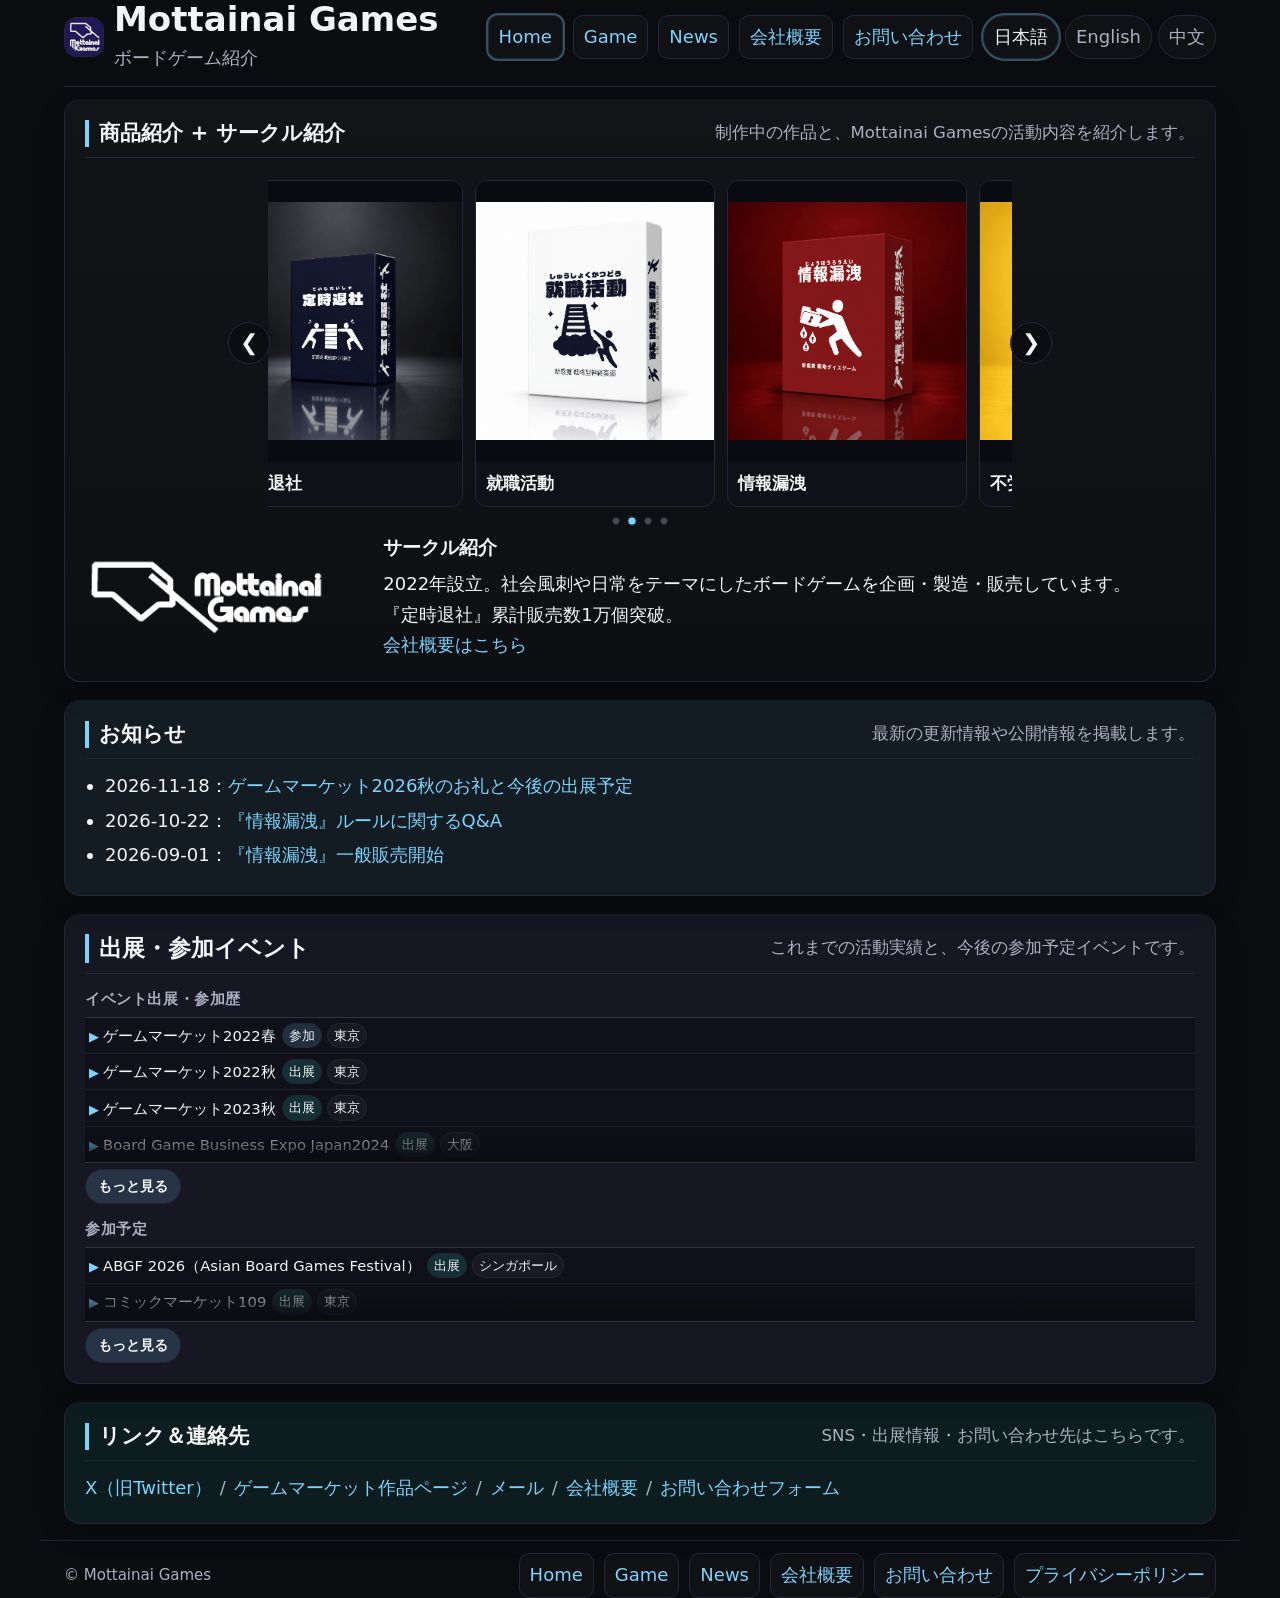
==== commit e69ad9b9: "プライバシーポリシーのページを追加（日英中）とフッターにリンク Co-Authored-By: Claude Opus 5.5 <noreply@anthropic.com>" ====
--- a/index.html
+++ b/index.html
@@ -7,28 +7,8 @@
   <link rel="stylesheet" href="assets/css/mobile.css?v=20260720a" media="only screen and (max-width: 768px)" />
   <link rel="icon" type="image/svg+xml" href="assets/images/ロゴ_260210_2.svg" />
 
-  <title>Mottainai Games｜『定時退社』などのボードゲーム</title>
-  <meta name="description" content="Mottainai Gamesは社会風刺や日常をテーマにしたボードゲームを企画・製造・販売しています。『定時退社』（累計販売数1万個突破）、『就職活動』、『情報漏洩』、『不労所得』を紹介します。" />
-  <link rel="alternate" hreflang="ja" href="https://mottainaigames.com/" />
-  <link rel="alternate" hreflang="en" href="https://mottainaigames.com/?lang=en" />
-  <link rel="alternate" hreflang="zh-Hans" href="https://mottainaigames.com/?lang=zh" />
-  <link rel="alternate" hreflang="x-default" href="https://mottainaigames.com/" />
-  <meta property="og:type" content="website" />
-  <meta property="og:site_name" content="Mottainai Games" />
-  <meta property="og:title" content="Mottainai Games｜『定時退社』などのボードゲーム" />
-  <meta property="og:description" content="Mottainai Gamesは社会風刺や日常をテーマにしたボードゲームを企画・製造・販売しています。『定時退社』（累計販売数1万個突破）、『就職活動』、『情報漏洩』、『不労所得』を紹介します。" />
-  <meta property="og:url" content="https://mottainaigames.com/" />
-  <meta property="og:image" content="https://mottainaigames.com/assets/images/ogp.png" />
-  <meta property="og:image:width" content="1200" />
-  <meta property="og:image:height" content="630" />
-  <meta property="og:image:alt" content="Mottainai Gamesの社会風刺ボードゲーム『定時退社』『就職活動』『情報漏洩』『不労所得』のパッケージ" />
-  <meta property="og:locale" content="ja_JP" />
-  <meta property="og:locale:alternate" content="en_US" />
-  <meta property="og:locale:alternate" content="zh_CN" />
-  <meta name="twitter:card" content="summary_large_image" />
-  <meta name="twitter:title" content="Mottainai Games｜『定時退社』などのボードゲーム" />
-  <meta name="twitter:description" content="Mottainai Gamesは社会風刺や日常をテーマにしたボードゲームを企画・製造・販売しています。『定時退社』（累計販売数1万個突破）、『就職活動』、『情報漏洩』、『不労所得』を紹介します。" />
-  <meta name="twitter:image" content="https://mottainaigames.com/assets/images/ogp.png" />
+  <title>Mottainai Games</title>
+  <meta name="description" content="自作ボードゲーム紹介サイト（Mottainai Games）" />
 </head>
 <body>
   <header class="siteHeader container">
@@ -145,12 +125,12 @@
         <a href="news.html" data-i18n="nav.news" data-keep-lang="true">News</a>
         <a href="about.html" data-i18n="nav.about" data-keep-lang="true">会社概要</a>
         <a href="contact.html" data-i18n="nav.contact" data-keep-lang="true">お問い合わせ</a>
+        <a href="privacy.html" data-keep-lang="true" data-i18n="nav.privacy">プライバシーポリシー</a>
       </nav>
     </div>
   </footer>
 
   <script src="assets/js/site.js?v=20261016b"></script>
   <script>window.MG.renderHome();</script>
-  <script src="assets/js/seo.js?v=20261118b" data-page="home"></script>
 </body>
 </html>
--- a/assets/css/style.css
+++ b/assets/css/style.css
@@ -810,3 +810,4 @@
 }
 /* スマホ専用: assets/css/mobile.css（768px以下で自動読み込み） */
 .for-mobile{display:none !important}
+.privacyPolicy p,.privacyPolicy li{line-height:1.8}
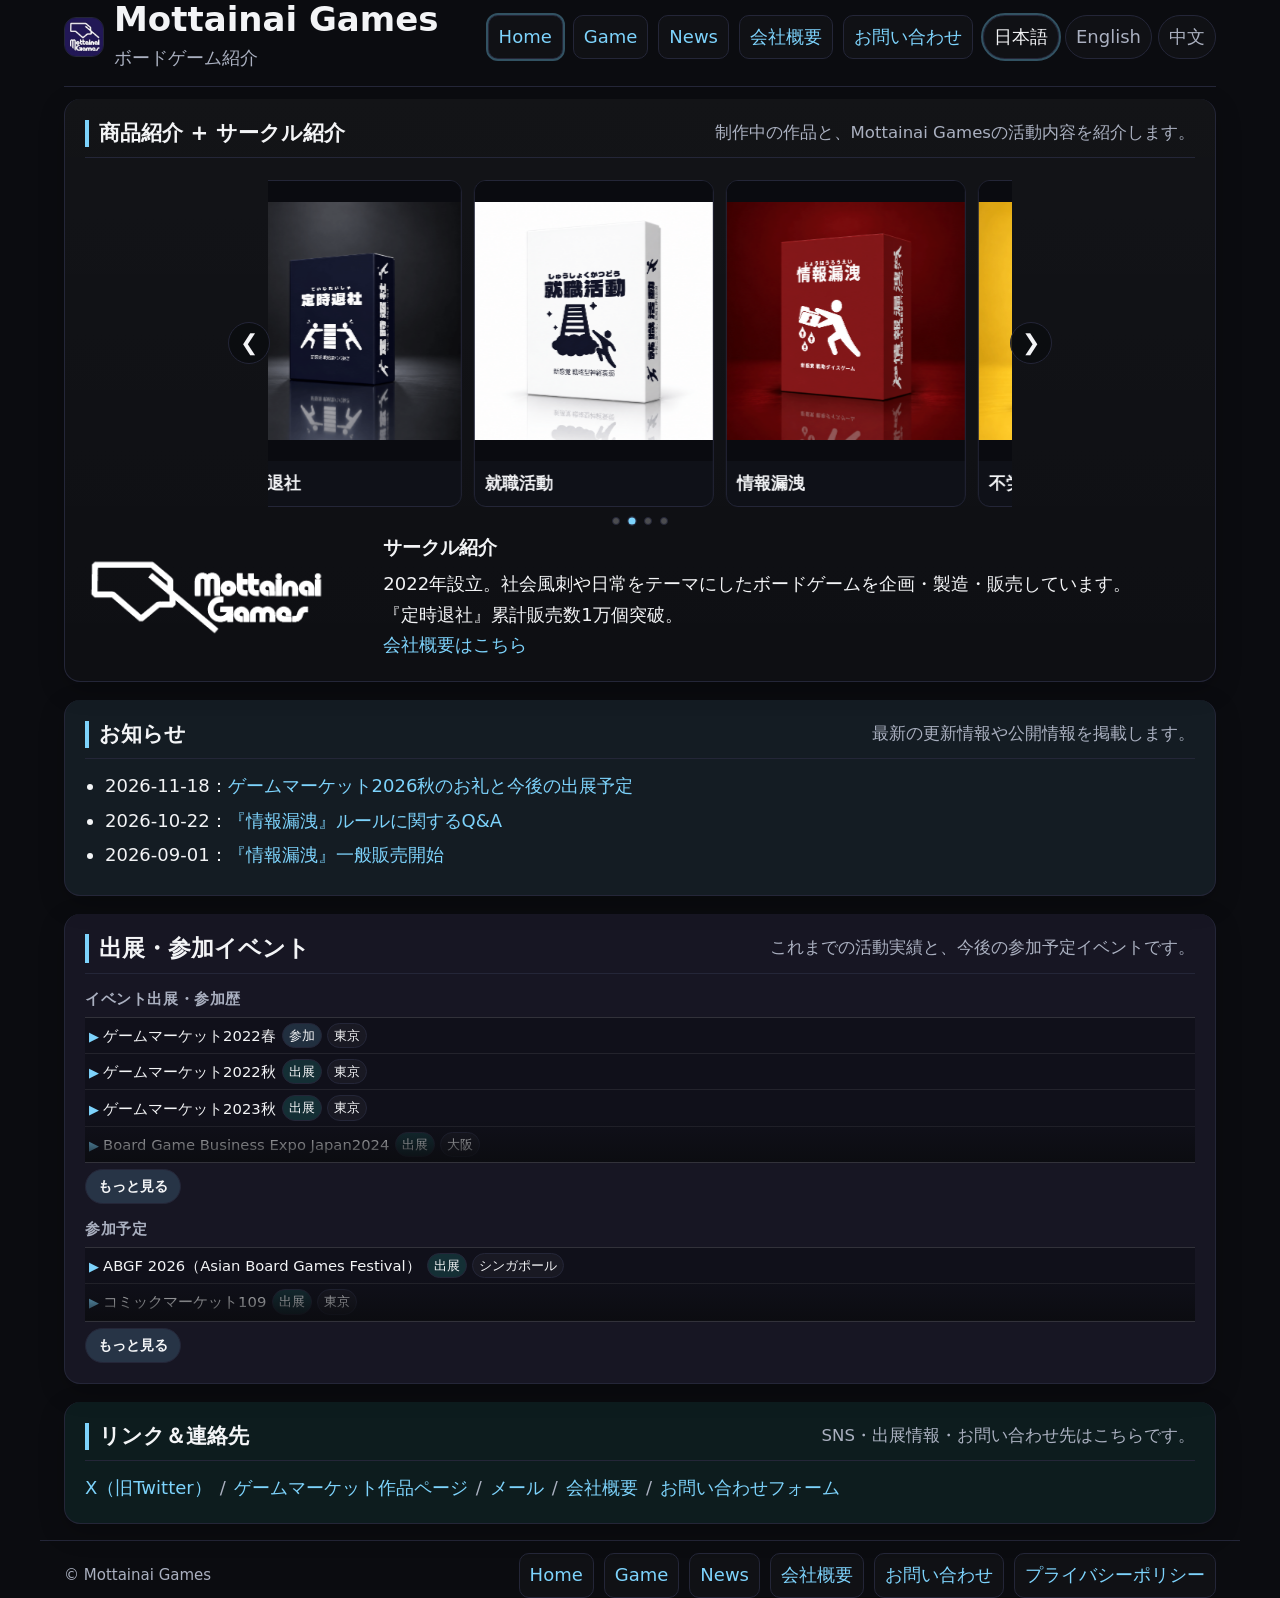
==== commit 1a4d1a1b: "Merge remote-tracking branch 'origin/claude/privacy-policy' into claude/merge-all-open-prs" ====
--- a/index.html
+++ b/index.html
@@ -7,8 +7,28 @@
   <link rel="stylesheet" href="assets/css/mobile.css?v=20260720a" media="only screen and (max-width: 768px)" />
   <link rel="icon" type="image/svg+xml" href="assets/images/ロゴ_260210_2.svg" />
 
-  <title>Mottainai Games</title>
-  <meta name="description" content="自作ボードゲーム紹介サイト（Mottainai Games）" />
+  <title>Mottainai Games｜『定時退社』などのボードゲーム</title>
+  <meta name="description" content="Mottainai Gamesは社会風刺や日常をテーマにしたボードゲームを企画・製造・販売しています。『定時退社』（累計販売数1万個突破）、『就職活動』、『情報漏洩』、『不労所得』を紹介します。" />
+  <link rel="alternate" hreflang="ja" href="https://mottainaigames.com/" />
+  <link rel="alternate" hreflang="en" href="https://mottainaigames.com/?lang=en" />
+  <link rel="alternate" hreflang="zh-Hans" href="https://mottainaigames.com/?lang=zh" />
+  <link rel="alternate" hreflang="x-default" href="https://mottainaigames.com/" />
+  <meta property="og:type" content="website" />
+  <meta property="og:site_name" content="Mottainai Games" />
+  <meta property="og:title" content="Mottainai Games｜『定時退社』などのボードゲーム" />
+  <meta property="og:description" content="Mottainai Gamesは社会風刺や日常をテーマにしたボードゲームを企画・製造・販売しています。『定時退社』（累計販売数1万個突破）、『就職活動』、『情報漏洩』、『不労所得』を紹介します。" />
+  <meta property="og:url" content="https://mottainaigames.com/" />
+  <meta property="og:image" content="https://mottainaigames.com/assets/images/ogp.png" />
+  <meta property="og:image:width" content="1200" />
+  <meta property="og:image:height" content="630" />
+  <meta property="og:image:alt" content="Mottainai Gamesの社会風刺ボードゲーム『定時退社』『就職活動』『情報漏洩』『不労所得』のパッケージ" />
+  <meta property="og:locale" content="ja_JP" />
+  <meta property="og:locale:alternate" content="en_US" />
+  <meta property="og:locale:alternate" content="zh_CN" />
+  <meta name="twitter:card" content="summary_large_image" />
+  <meta name="twitter:title" content="Mottainai Games｜『定時退社』などのボードゲーム" />
+  <meta name="twitter:description" content="Mottainai Gamesは社会風刺や日常をテーマにしたボードゲームを企画・製造・販売しています。『定時退社』（累計販売数1万個突破）、『就職活動』、『情報漏洩』、『不労所得』を紹介します。" />
+  <meta name="twitter:image" content="https://mottainaigames.com/assets/images/ogp.png" />
 </head>
 <body>
   <header class="siteHeader container">
@@ -132,5 +152,6 @@
 
   <script src="assets/js/site.js?v=20261016b"></script>
   <script>window.MG.renderHome();</script>
+  <script src="assets/js/seo.js?v=20261118b" data-page="home"></script>
 </body>
 </html>
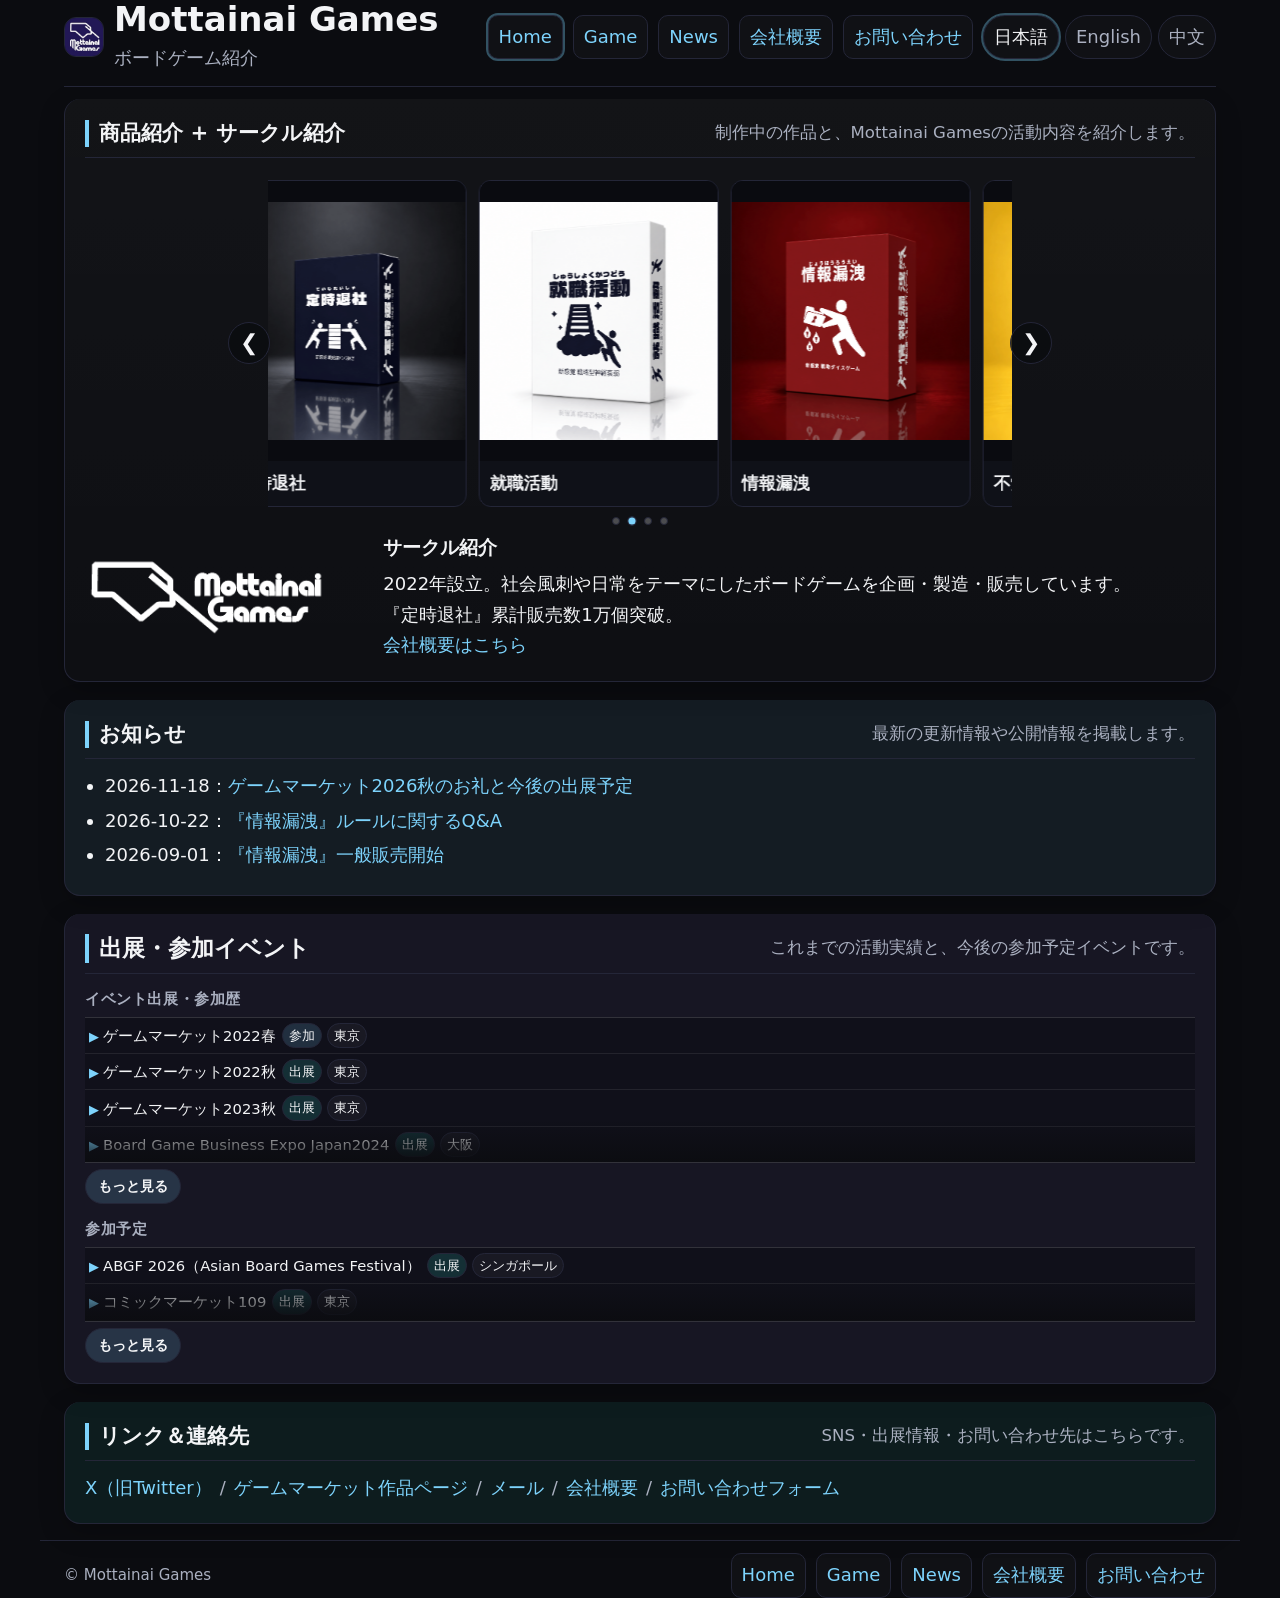
==== commit 6c70b285: "Merge remote-tracking branch 'origin/claude/ogp-image' into claude/merge-all-open-prs" ====
--- a/index.html
+++ b/index.html
@@ -145,7 +145,6 @@
         <a href="news.html" data-i18n="nav.news" data-keep-lang="true">News</a>
         <a href="about.html" data-i18n="nav.about" data-keep-lang="true">会社概要</a>
         <a href="contact.html" data-i18n="nav.contact" data-keep-lang="true">お問い合わせ</a>
-        <a href="privacy.html" data-keep-lang="true" data-i18n="nav.privacy">プライバシーポリシー</a>
       </nav>
     </div>
   </footer>
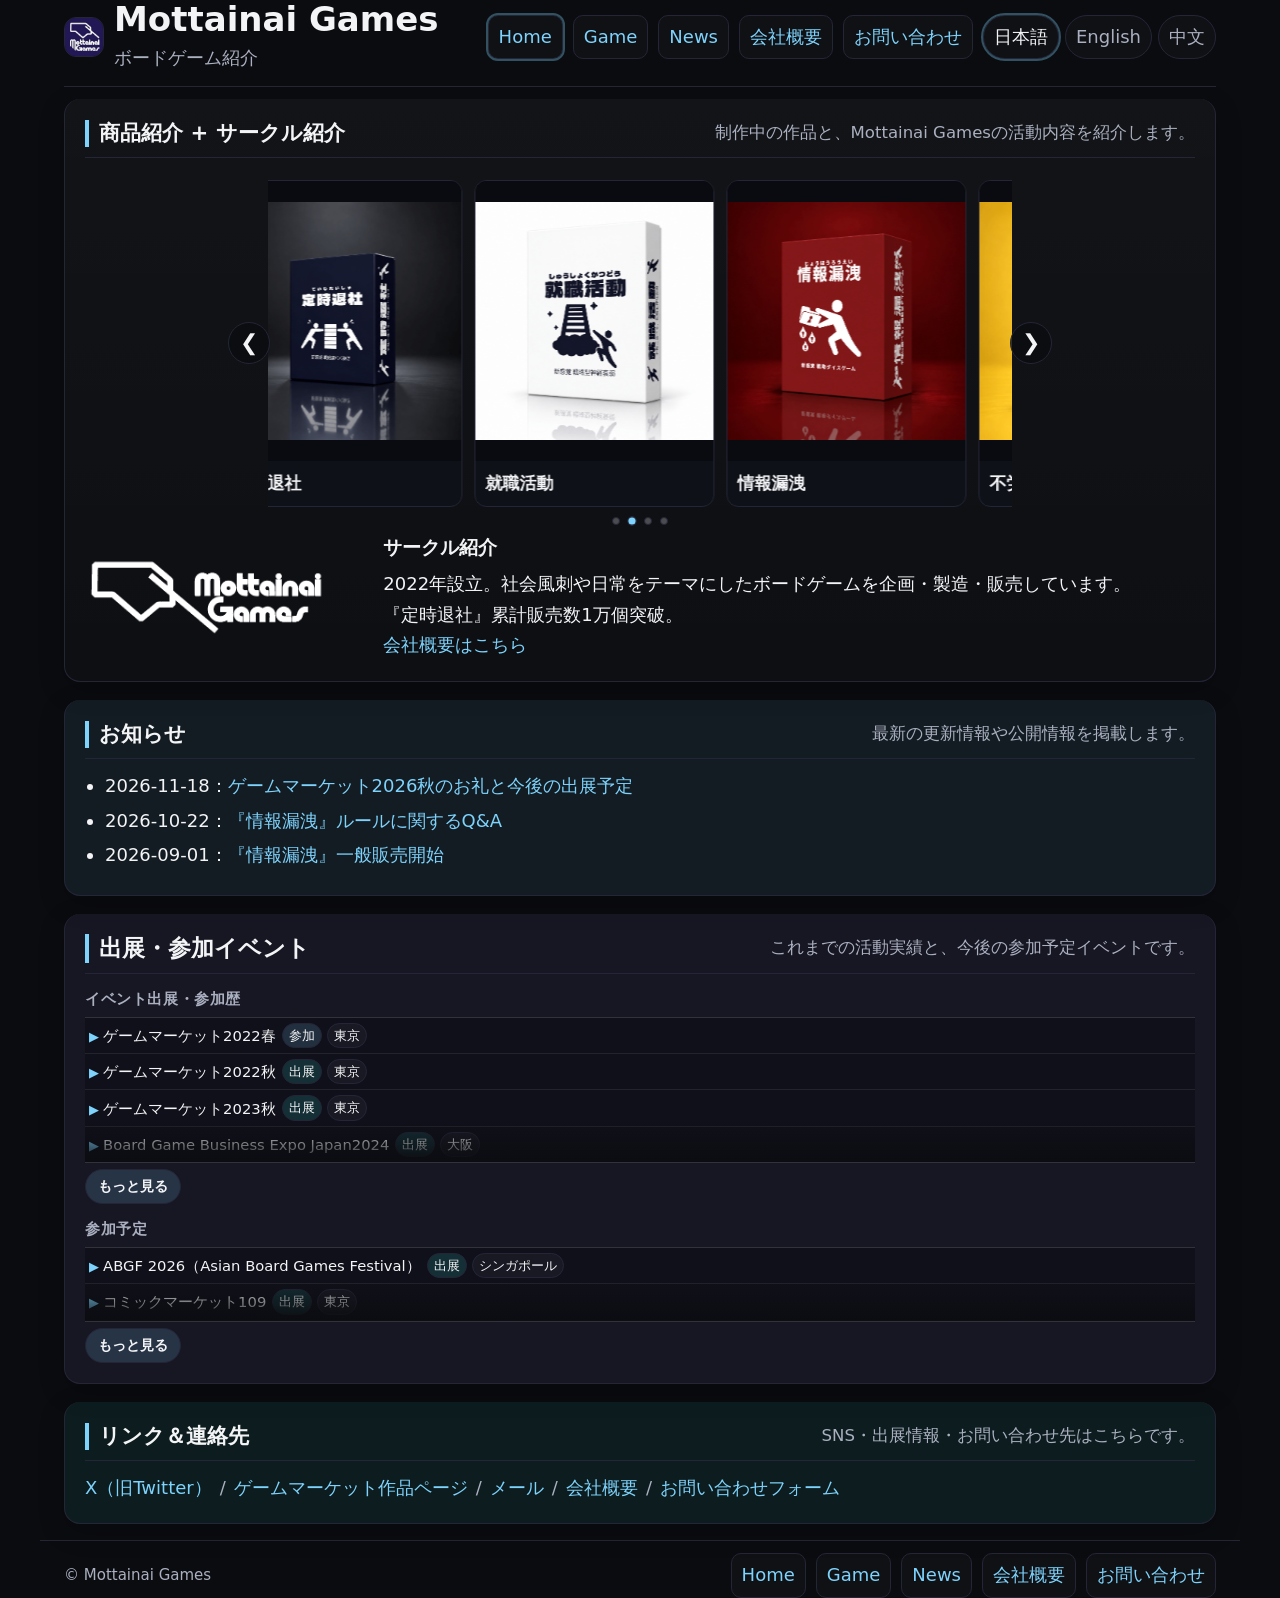
==== commit 62b98828: "Merge remote-tracking branch 'origin/claude/seo-meta' into claude/merge-all-open-prs" ====
--- a/index.html
+++ b/index.html
@@ -18,17 +18,17 @@
   <meta property="og:title" content="Mottainai Games｜『定時退社』などのボードゲーム" />
   <meta property="og:description" content="Mottainai Gamesは社会風刺や日常をテーマにしたボードゲームを企画・製造・販売しています。『定時退社』（累計販売数1万個突破）、『就職活動』、『情報漏洩』、『不労所得』を紹介します。" />
   <meta property="og:url" content="https://mottainaigames.com/" />
-  <meta property="og:image" content="https://mottainaigames.com/assets/images/ogp.png" />
-  <meta property="og:image:width" content="1200" />
-  <meta property="og:image:height" content="630" />
-  <meta property="og:image:alt" content="Mottainai Gamesの社会風刺ボードゲーム『定時退社』『就職活動』『情報漏洩』『不労所得』のパッケージ" />
+  <meta property="og:image" content="https://mottainaigames.com/assets/images/game-1-package.png" />
+  <meta property="og:image:width" content="1254" />
+  <meta property="og:image:height" content="1254" />
+  <meta property="og:image:alt" content="ボードゲーム『定時退社』のパッケージ" />
   <meta property="og:locale" content="ja_JP" />
   <meta property="og:locale:alternate" content="en_US" />
   <meta property="og:locale:alternate" content="zh_CN" />
-  <meta name="twitter:card" content="summary_large_image" />
+  <meta name="twitter:card" content="summary" />
   <meta name="twitter:title" content="Mottainai Games｜『定時退社』などのボードゲーム" />
   <meta name="twitter:description" content="Mottainai Gamesは社会風刺や日常をテーマにしたボードゲームを企画・製造・販売しています。『定時退社』（累計販売数1万個突破）、『就職活動』、『情報漏洩』、『不労所得』を紹介します。" />
-  <meta name="twitter:image" content="https://mottainaigames.com/assets/images/ogp.png" />
+  <meta name="twitter:image" content="https://mottainaigames.com/assets/images/game-1-package.png" />
 </head>
 <body>
   <header class="siteHeader container">
@@ -151,6 +151,6 @@
 
   <script src="assets/js/site.js?v=20261016b"></script>
   <script>window.MG.renderHome();</script>
-  <script src="assets/js/seo.js?v=20261118b" data-page="home"></script>
+  <script src="assets/js/seo.js?v=20261118a" data-page="home"></script>
 </body>
 </html>
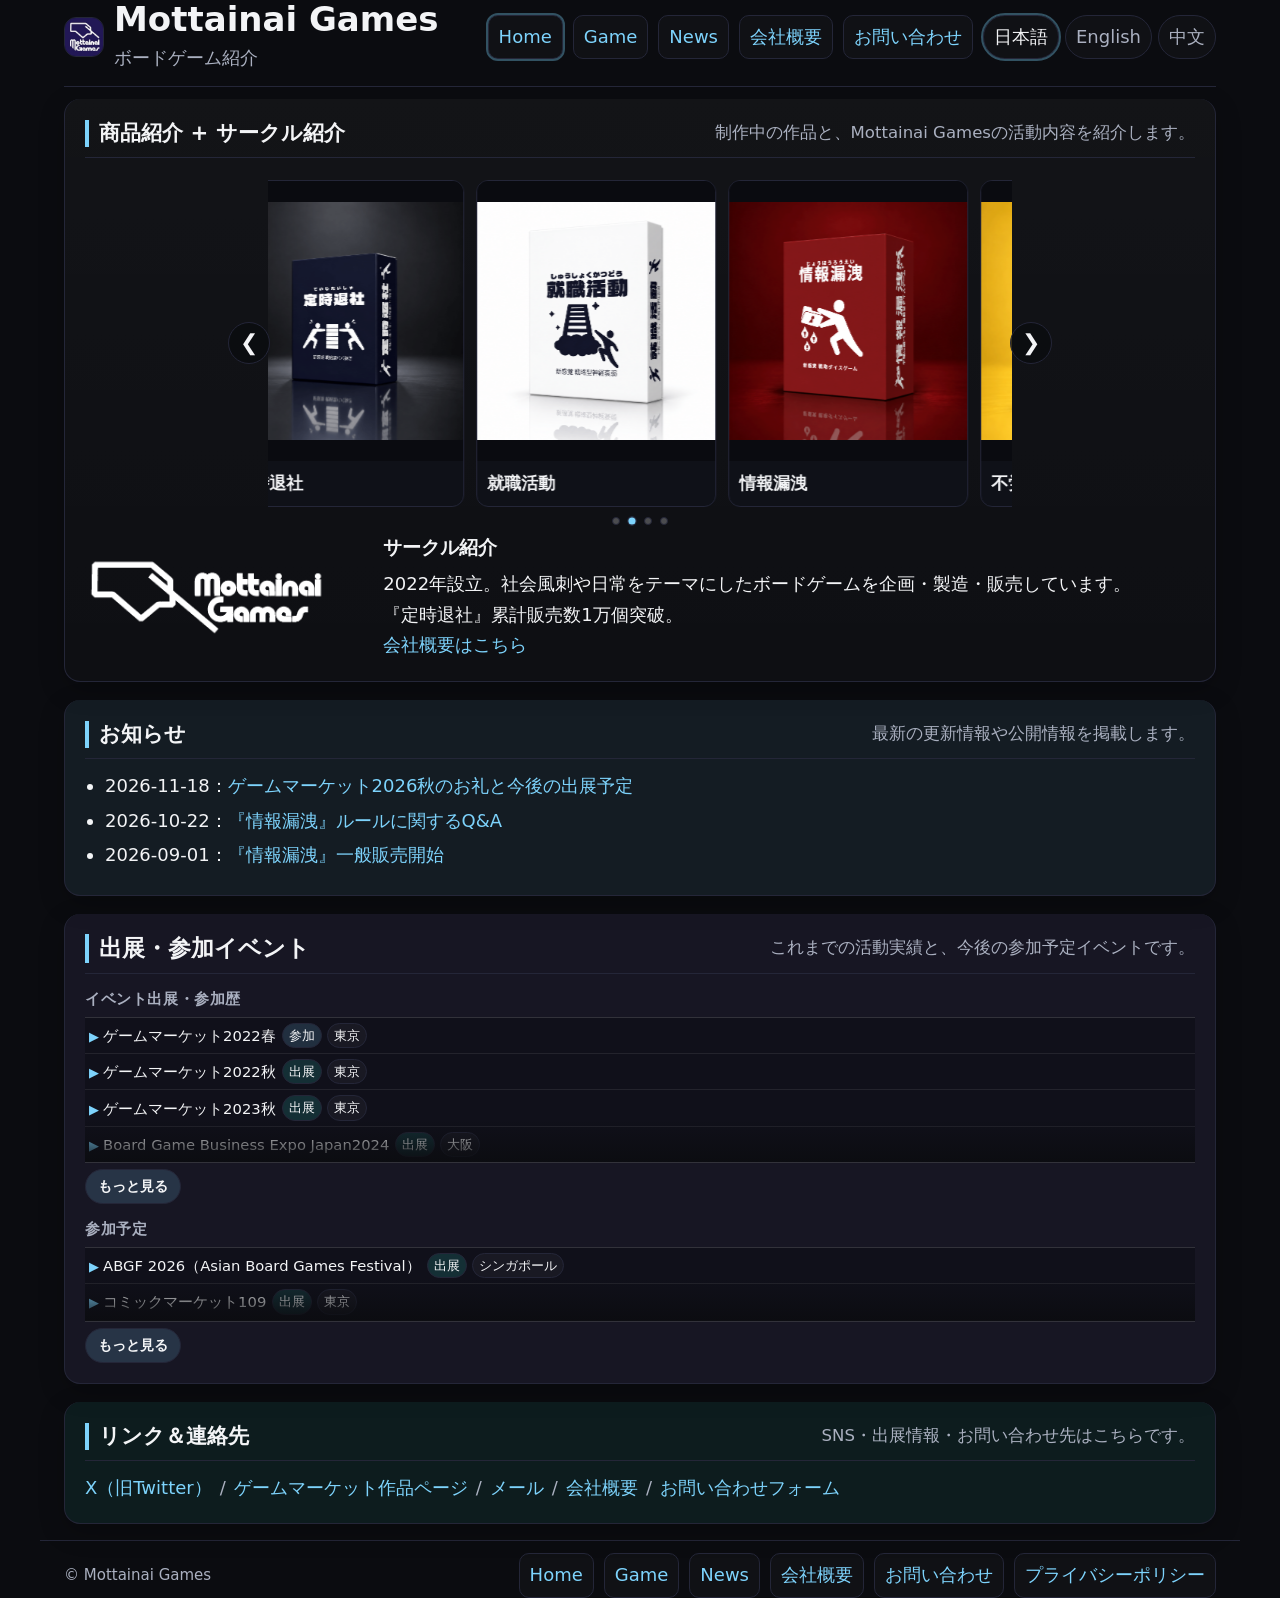
==== commit fb0cfdfa: "Merge 9c2f0c3bba3bf1942670f4e344e9b83ec68f6ac5 into c3a049ff8efbc8c45d5003d147da2dd99f03619d" ====
--- a/index.html
+++ b/index.html
@@ -18,17 +18,17 @@
   <meta property="og:title" content="Mottainai Games｜『定時退社』などのボードゲーム" />
   <meta property="og:description" content="Mottainai Gamesは社会風刺や日常をテーマにしたボードゲームを企画・製造・販売しています。『定時退社』（累計販売数1万個突破）、『就職活動』、『情報漏洩』、『不労所得』を紹介します。" />
   <meta property="og:url" content="https://mottainaigames.com/" />
-  <meta property="og:image" content="https://mottainaigames.com/assets/images/game-1-package.png" />
-  <meta property="og:image:width" content="1254" />
-  <meta property="og:image:height" content="1254" />
-  <meta property="og:image:alt" content="ボードゲーム『定時退社』のパッケージ" />
+  <meta property="og:image" content="https://mottainaigames.com/assets/images/ogp.png" />
+  <meta property="og:image:width" content="1200" />
+  <meta property="og:image:height" content="630" />
+  <meta property="og:image:alt" content="Mottainai Gamesの社会風刺ボードゲーム『定時退社』『就職活動』『情報漏洩』『不労所得』のパッケージ" />
   <meta property="og:locale" content="ja_JP" />
   <meta property="og:locale:alternate" content="en_US" />
   <meta property="og:locale:alternate" content="zh_CN" />
-  <meta name="twitter:card" content="summary" />
+  <meta name="twitter:card" content="summary_large_image" />
   <meta name="twitter:title" content="Mottainai Games｜『定時退社』などのボードゲーム" />
   <meta name="twitter:description" content="Mottainai Gamesは社会風刺や日常をテーマにしたボードゲームを企画・製造・販売しています。『定時退社』（累計販売数1万個突破）、『就職活動』、『情報漏洩』、『不労所得』を紹介します。" />
-  <meta name="twitter:image" content="https://mottainaigames.com/assets/images/game-1-package.png" />
+  <meta name="twitter:image" content="https://mottainaigames.com/assets/images/ogp.png" />
 </head>
 <body>
   <header class="siteHeader container">
@@ -145,12 +145,13 @@
         <a href="news.html" data-i18n="nav.news" data-keep-lang="true">News</a>
         <a href="about.html" data-i18n="nav.about" data-keep-lang="true">会社概要</a>
         <a href="contact.html" data-i18n="nav.contact" data-keep-lang="true">お問い合わせ</a>
+        <a href="privacy.html" data-keep-lang="true" data-i18n="nav.privacy">プライバシーポリシー</a>
       </nav>
     </div>
   </footer>
 
   <script src="assets/js/site.js?v=20261016b"></script>
   <script>window.MG.renderHome();</script>
-  <script src="assets/js/seo.js?v=20261118a" data-page="home"></script>
+  <script src="assets/js/seo.js?v=20261118b" data-page="home"></script>
 </body>
 </html>
